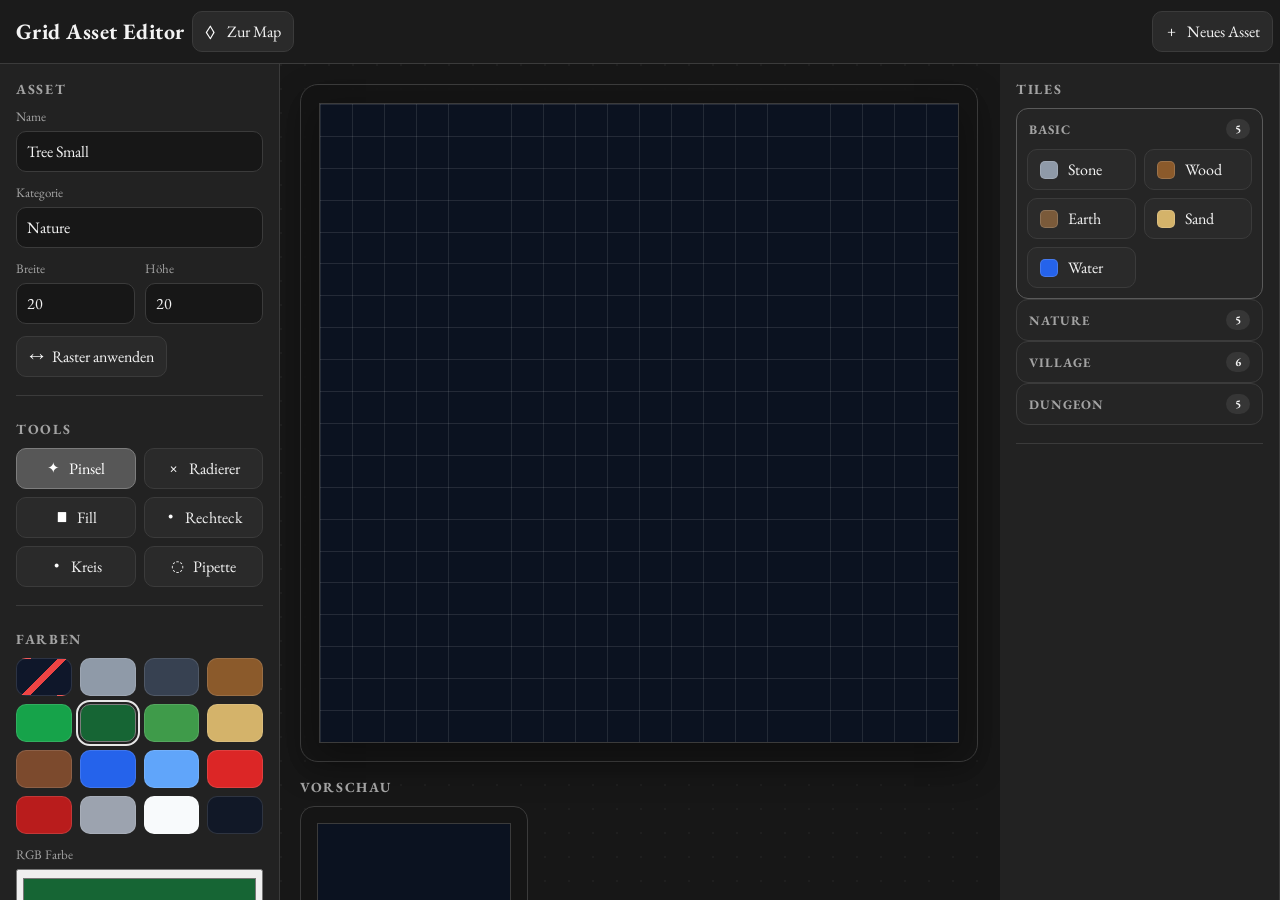
==== asset-editor.html @ b363f807 "Assets functions updatet" ====
<!DOCTYPE html>
<html lang="de">
<head>
  <meta charset="UTF-8" />
  <meta name="viewport" content="width=device-width, initial-scale=1.0" />
  <title>Asset Editor - DnD Map Editor</title>
  <link rel="preconnect" href="https://fonts.googleapis.com" />
  <link rel="preconnect" href="https://fonts.gstatic.com" crossorigin />
  <link href="https://fonts.googleapis.com/css2?family=EB+Garamond:wght@400;500;600;700&display=swap" rel="stylesheet" />
  <link rel="stylesheet" href="style.css" />
</head>
<body class="asset-page">
  <div class="asset-app">
    <header class="topbar">
      <div class="group brand-group">
        <div class="brand">Grid Asset Editor</div>
        <a class="nav-link-button" href="index.html" data-icon="◇">Zur Map</a>
      </div>
      <div class="group">
        <button id="newAssetBtn" type="button" data-icon="+">Neues Asset</button>
        <button id="saveAssetBtn" type="button" data-icon="↓">Asset speichern</button>
        <button id="exportAssetBtn" type="button" data-icon="⇱">JSON exportieren</button>
      </div>
    </header>

    <aside class="asset-sidebar">
      <section class="section">
        <h2 class="panel-title">Asset</h2>
        <div class="field">
          <label for="assetNameInput">Name</label>
          <input id="assetNameInput" type="text" value="Tree Small" />
        </div>
        <div class="field">
          <label for="assetCategoryInput">Kategorie</label>
          <input id="assetCategoryInput" type="text" value="Nature" />
        </div>
        <div class="row">
          <div class="field">
            <label for="assetWidthInput">Breite</label>
            <input id="assetWidthInput" type="number" min="1" max="30" value="20" />
          </div>
          <div class="field">
            <label for="assetHeightInput">Höhe</label>
            <input id="assetHeightInput" type="number" min="1" max="30" value="20" />
          </div>
        </div>
        <button id="applyGridBtn" type="button" data-icon="↔">Raster anwenden</button>
      </section>

      <section class="section">
        <h2 class="panel-title">Tools</h2>
        <div class="asset-tool-grid" id="assetToolButtons"></div>
      </section>

      <section class="section">
        <h2 class="panel-title">Farben</h2>
        <div class="palette-grid" id="paletteButtons"></div>
        <div class="field" style="margin-top:12px;">
          <label for="rgbColorInput">RGB Farbe</label>
          <input id="rgbColorInput" type="color" value="#166534" />
        </div>
        <div class="row rgb-input-row">
          <div class="field">
            <label for="rgbRInput">R</label>
            <input id="rgbRInput" type="number" min="0" max="255" value="22" />
          </div>
          <div class="field">
            <label for="rgbGInput">G</label>
            <input id="rgbGInput" type="number" min="0" max="255" value="101" />
          </div>
          <div class="field">
            <label for="rgbBInput">B</label>
            <input id="rgbBInput" type="number" min="0" max="255" value="52" />
          </div>
        </div>
      </section>

      <section class="section">
        <h2 class="panel-title">Import</h2>
        <div class="field">
          <label for="assetImportInput">Asset JSON laden</label>
          <input id="assetImportInput" type="file" accept="application/json" />
        </div>
      </section>

      <section>
        <h2 class="panel-title">Status</h2>
        <div class="asset-status" id="assetStatus"></div>
      </section>
    </aside>

    <main class="asset-stage">
      <section class="asset-canvas-shell">
        <canvas class="asset-canvas" id="assetCanvas" width="640" height="640"></canvas>
      </section>

      <section class="section" style="margin-bottom:0; padding-bottom:0; border-bottom:none;">
        <h2 class="panel-title">Vorschau</h2>
        <div class="asset-preview">
          <canvas id="assetPreviewCanvas" width="192" height="192"></canvas>
        </div>
      </section>
    </main>

    <aside class="asset-tiles">
      <section class="section">
        <h2 class="panel-title">Tiles</h2>
        <div id="assetTileButtons"></div>
      </section>
    </aside>
    <aside class="asset-library">
      <section class="section">
        <h2 class="panel-title">Bibliothek</h2>
        <div class="hint">Gespeicherte Assets landen lokal im Browser und können von hier wieder geladen oder exportiert werden.</div>
      </section>

      <section style="margin-bottom:0;">
        <div class="asset-list" id="assetList"></div>
      </section>
    </aside>
  </div>

  <script src="asset-editor.js"></script>
</body>
</html>
---- style.css ----
:root {
  --bg: #171717;
  --panel: #222222;
  --panel-2: #1b1b1b;
  --surface: #2a2a2a;
  --surface-2: #303030;
  --surface-3: #0f0f0f;
  --text: #f3f3f3;
  --muted: #a3a3a3;
  --accent: #6f6f6f;
  --accent-2: #8b8b8b;
  --border: #3b3b3b;
  --border-strong: #5a5a5a;
  --danger: #7a4b4b;
  --danger-text: #f1dede;
}

* {
  box-sizing: border-box;
}

body {
  margin: 0;
  font-family: "EB Garamond", serif;
  background: var(--bg);
  color: var(--text);
  height: 100vh;
  overflow: hidden;
}

body.asset-page {
  overflow: auto;
}

a {
  color: inherit;
}

.app {
  display: grid;
  grid-template-columns: 260px 1fr 300px 280px;
  grid-template-rows: 64px 1fr;
  height: 100vh;
}

.asset-app {
  display: grid;
  grid-template-columns: 280px 1fr 280px 320px;
  grid-template-rows: 64px 1fr;
  height: 100vh;
  min-width: 1540px;
}

.topbar {
  grid-column: 1 / 5;
  display: flex;
  align-items: center;
  justify-content: space-between;
  gap: 12px;
  padding: 12px 16px;
  background: var(--panel-2);
  border-bottom: 1px solid var(--border);
}

.asset-app .topbar {
  grid-column: 1 / 5;
}

.brand {
  font-weight: 700;
  font-size: 22px;
  letter-spacing: 0.02em;
}

.brand-group {
  justify-content: flex-start;
  min-width: 0;
}

.topbar .group,
.sidebar .group,
.assetbar .group,
.rightbar .group {
  display: flex;
  align-items: center;
  gap: 8px;
  flex-wrap: wrap;
}

.sidebar,
.assetbar,
.rightbar,
.asset-sidebar,
.asset-tiles,
.asset-library {
  background: var(--panel);
  padding: 16px;
  overflow: auto;
}

.sidebar,
.assetbar,
.asset-sidebar,
.asset-tiles {
  border-right: 1px solid var(--border);
}

.rightbar,
.asset-library {
  border-left: 1px solid var(--border);
}

.panel-title {
  margin: 0 0 10px;
  font-size: 14px;
  color: var(--muted);
  text-transform: uppercase;
  letter-spacing: 0.12em;
}

.section {
  margin-bottom: 24px;
  padding-bottom: 18px;
  border-bottom: 1px solid var(--border);
}

.canvas-wrap,
.asset-stage {
  position: relative;
  overflow: auto;
  background:
    radial-gradient(circle at 1px 1px, rgba(255,255,255,0.035) 1px, transparent 0);
  background-size: 24px 24px;
  display: flex;
  align-items: flex-start;
  justify-content: flex-start;
  padding: 20px;
}

.asset-stage {
  flex-direction: column;
  gap: 16px;
  min-width: 720px;
}

.map-stage {
  position: relative;
  display: inline-block;
  padding-right: 18px;
  padding-bottom: 18px;
}

canvas {
  background: var(--surface-3);
  border: 1px solid var(--border);
  image-rendering: pixelated;
  box-shadow: 0 10px 30px rgba(0,0,0,0.32);
  cursor: crosshair;
}

.asset-canvas-shell {
  width: fit-content;
  max-width: 100%;
  padding: 18px;
  border: 1px solid var(--border);
  border-radius: 18px;
  background: rgba(20,20,20,0.86);
  box-shadow: 0 10px 30px rgba(0,0,0,0.26);
}

.asset-canvas {
  display: block;
}

button,
input,
select {
  font: inherit;
}

button,
.nav-link-button {
  display: inline-flex;
  align-items: center;
  justify-content: center;
  gap: 8px;
  background: var(--surface);
  color: var(--text);
  border: 1px solid var(--border);
  border-radius: 10px;
  padding: 9px 12px;
  cursor: pointer;
  text-decoration: none;
  transition: background 0.15s ease, border-color 0.15s ease, color 0.15s ease, transform 0.15s ease;
}

button::before,
.nav-link-button::before {
  content: attr(data-icon);
  display: inline-block;
  min-width: 0.9em;
  color: #ffffff;
  font-size: 0.95em;
  line-height: 1;
}

button:not([data-icon])::before,
.nav-link-button:not([data-icon])::before,
.palette-btn::before,
.resize-handle::before {
  content: none;
}

button:hover,
.nav-link-button:hover {
  border-color: var(--border-strong);
  background: var(--surface-2);
  transform: translateY(-1px);
}

button.active,
.nav-link-button.active {
  background: #575757;
  border-color: #7d7d7d;
  color: white;
}

button.danger {
  background: rgba(122,75,75,0.2);
  border-color: rgba(160,110,110,0.55);
  color: var(--danger-text);
}

input[type="number"],
input[type="text"] {
  width: 100%;
  background: #171717;
  color: var(--text);
  border: 1px solid var(--border);
  border-radius: 10px;
  padding: 9px 10px;
}

input[type="file"] {
  width: 100%;
  color: var(--muted);
}

label {
  display: block;
  font-size: 13px;
  color: var(--muted);
  margin-bottom: 6px;
}

.field {
  margin-bottom: 12px;
}

.row {
  display: grid;
  grid-template-columns: 1fr 1fr;
  gap: 10px;
}

.tool-grid,
.tile-grid,
.palette-grid,
.asset-tool-grid {
  display: grid;
  gap: 8px;
}

.tool-grid,
.tile-grid,
.asset-tool-grid {
  grid-template-columns: repeat(2, minmax(0, 1fr));
}

.palette-grid {
  grid-template-columns: repeat(4, minmax(0, 1fr));
}

.rgb-input-row {
  grid-template-columns: repeat(3, minmax(0, 1fr));
}

#tileButtons {
  display: flex;
  flex-direction: column;
  gap: 10px;
}

.tile-category {
  border: 1px solid var(--border);
  border-radius: 12px;
  background: #252525;
  overflow: hidden;
}

.tile-category[open] {
  border-color: var(--border-strong);
}

.tile-category-summary {
  list-style: none;
  display: flex;
  align-items: center;
  justify-content: space-between;
  gap: 12px;
  padding: 10px 12px;
  cursor: pointer;
  font-size: 13px;
  font-weight: 700;
  letter-spacing: 0.08em;
  color: var(--muted);
  user-select: none;
}

.tile-category-summary::-webkit-details-marker {
  display: none;
}

.tile-category .tile-grid {
  padding: 0 10px 10px;
}

.tile-category-count {
  min-width: 24px;
  padding: 2px 8px;
  border-radius: 999px;
  background: rgba(255,255,255,0.08);
  color: #efefef;
  text-align: center;
  font-size: 12px;
  letter-spacing: normal;
}

.tile-btn {
  display: flex;
  align-items: center;
  gap: 10px;
  justify-content: flex-start;
  text-align: left;
}

.swatch {
  width: 18px;
  height: 18px;
  border-radius: 5px;
  border: 1px solid rgba(255,255,255,0.15);
  flex: 0 0 auto;
}

.status,
.asset-status,
.hint {
  color: var(--muted);
  line-height: 1.5;
}

.status,
.asset-status {
  font-size: 13px;
}

.hint {
  font-size: 12px;
}

.kbd {
  display: inline-block;
  padding: 2px 6px;
  border: 1px solid var(--border);
  border-bottom-width: 2px;
  border-radius: 6px;
  background: var(--surface-3);
  font-size: 12px;
}

.resize-handle {
  position: absolute;
  border: 1px solid rgba(255,255,255,0.18);
  background: rgba(255,255,255,0.08);
  border-radius: 999px;
  padding: 0;
  z-index: 2;
  box-shadow: 0 0 0 1px rgba(0,0,0,0.35);
  transition: background 0.15s ease, border-color 0.15s ease, box-shadow 0.15s ease;
}

.resize-handle:hover,
.resize-handle.active {
  border-color: rgba(255,255,255,0.36);
  background: rgba(255,255,255,0.16);
}

.resize-handle-right {
  top: 50%;
  right: 0;
  width: 12px;
  height: 72px;
  transform: translate(50%, -50%);
  cursor: ew-resize;
}

.resize-handle-bottom {
  left: 50%;
  bottom: 0;
  width: 72px;
  height: 12px;
  transform: translate(-50%, 50%);
  cursor: ns-resize;
}

.resize-handle-corner {
  right: 0;
  bottom: 0;
  width: 18px;
  height: 18px;
  transform: translate(50%, 50%);
  cursor: nwse-resize;
}

.resize-handle-right:hover,
.resize-handle-right.active {
  transform: translate(50%, -50%);
}

.resize-handle-bottom:hover,
.resize-handle-bottom.active {
  transform: translate(-50%, 50%);
}

.resize-handle-corner:hover,
.resize-handle-corner.active {
  transform: translate(50%, 50%);
}

.layer-header {
  display: flex;
  align-items: center;
  justify-content: space-between;
  gap: 10px;
  margin-bottom: 10px;
}

.layer-list,
.asset-list {
  display: flex;
  flex-direction: column;
  gap: 10px;
}

.layer-item,
.asset-card {
  padding: 12px;
  border: 1px solid var(--border);
  border-radius: 12px;
  background: #252525;
  transition: background 0.15s ease, border-color 0.15s ease, transform 0.15s ease;
}

.layer-item {
  display: flex;
  align-items: center;
  justify-content: space-between;
  gap: 8px;
  cursor: pointer;
  user-select: none;
}

.layer-item:hover,
.asset-card:hover {
  border-color: var(--border-strong);
  background: #2c2c2c;
}

.layer-item.active,
.asset-card.active {
  border-color: #7a7a7a;
  background: rgba(255,255,255,0.08);
}

.layer-item.dragging {
  opacity: 0.45;
}

.layer-item.drop-target {
  outline: 2px dashed #8c8c8c;
  outline-offset: 2px;
}

.layer-name,
.asset-card-title {
  font-size: 14px;
  font-weight: 700;
}

.layer-title-wrap {
  display: flex;
  align-items: center;
  gap: 8px;
}

.drag-handle {
  color: var(--muted);
  font-size: 14px;
  cursor: grab;
}

.layer-rename-input {
  width: 140px;
  padding: 4px 6px;
  border-radius: 8px;
  background: #171717;
  color: var(--text);
  border: 1px solid var(--border);
  font: inherit;
}

.layer-meta,
.asset-card-meta {
  font-size: 12px;
  color: var(--muted);
  line-height: 1.4;
}

.layer-actions,
.asset-card-actions {
  display: flex;
  gap: 6px;
  flex-wrap: wrap;
}

.layer-actions button,
.asset-card-actions button {
  padding: 7px 10px;
  font-size: 12px;
}

.icon-btn {
  min-width: 34px;
  display: inline-flex;
  align-items: center;
  justify-content: center;
  line-height: 1;
}

.asset-preview {
  width: 100%;
  min-height: 180px;
  padding: 16px;
  border: 1px solid var(--border);
  border-radius: 14px;
  background: #151515;
  display: flex;
  align-items: center;
  justify-content: center;
}

.asset-preview canvas {
  max-width: 100%;
  height: auto;
  box-shadow: none;
}

.palette-btn {
  height: 38px;
  border-radius: 10px;
  border: 1px solid rgba(255,255,255,0.12);
  padding: 0;
}

.palette-btn.active {
  outline: 2px solid #e6e6e6;
  outline-offset: 2px;
}

#rgbColorInput {
  width: 100%;
  min-height: 42px;
  padding: 4px;
}

@media (max-width: 1180px) {
  .app,
  .asset-app {
    grid-template-columns: 1fr;
    grid-template-rows: 64px auto auto auto auto;
  }

  .topbar,
  .asset-app .topbar {
    grid-column: 1 / 2;
  }

  .sidebar,
  .assetbar,
  .rightbar,
  .asset-sidebar,
  .asset-library {
    border: none;
    border-top: 1px solid var(--border);
  }
}
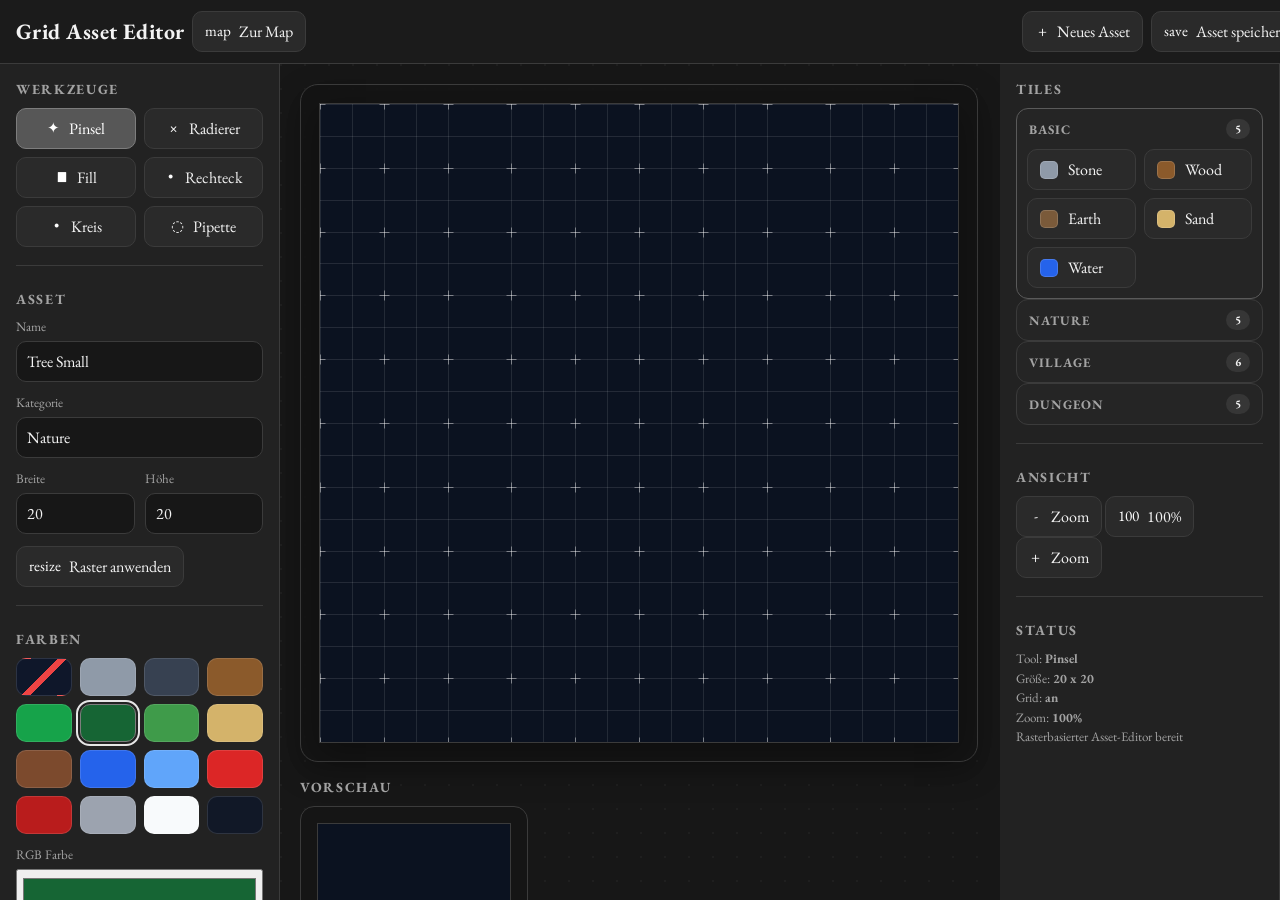
==== commit b2dbb3a9: "Assset editor updatet" ====
--- a/asset-editor.html
+++ b/asset-editor.html
@@ -14,16 +14,22 @@
     <header class="topbar">
       <div class="group brand-group">
         <div class="brand">Grid Asset Editor</div>
-        <a class="nav-link-button" href="index.html" data-icon="◇">Zur Map</a>
+        <a class="nav-link-button" href="index.html" data-icon="map">Zur Map</a>
       </div>
       <div class="group">
         <button id="newAssetBtn" type="button" data-icon="+">Neues Asset</button>
-        <button id="saveAssetBtn" type="button" data-icon="↓">Asset speichern</button>
-        <button id="exportAssetBtn" type="button" data-icon="⇱">JSON exportieren</button>
+        <button id="saveAssetBtn" type="button" data-icon="save">Asset speichern</button>
+        <button id="exportAssetBtn" type="button" data-icon="exp">JSON exportieren</button>
+        <button id="toggleAssetGridBtn" class="active" type="button" data-icon="grid">Grid an</button>
       </div>
     </header>
 
     <aside class="asset-sidebar">
+      <section class="section">
+        <h2 class="panel-title">Werkzeuge</h2>
+        <div class="asset-tool-grid" id="assetToolButtons"></div>
+      </section>
+
       <section class="section">
         <h2 class="panel-title">Asset</h2>
         <div class="field">
@@ -44,12 +50,7 @@
             <input id="assetHeightInput" type="number" min="1" max="30" value="20" />
           </div>
         </div>
-        <button id="applyGridBtn" type="button" data-icon="↔">Raster anwenden</button>
-      </section>
-
-      <section class="section">
-        <h2 class="panel-title">Tools</h2>
-        <div class="asset-tool-grid" id="assetToolButtons"></div>
+        <button id="applyGridBtn" type="button" data-icon="resize">Raster anwenden</button>
       </section>
 
       <section class="section">
@@ -84,8 +85,17 @@
       </section>
 
       <section>
-        <h2 class="panel-title">Status</h2>
-        <div class="asset-status" id="assetStatus"></div>
+        <h2 class="panel-title">Shortcuts</h2>
+        <div class="hint">
+          <div><span class="kbd">1</span> Pinsel</div>
+          <div><span class="kbd">2</span> Radierer</div>
+          <div><span class="kbd">3</span> Fill</div>
+          <div><span class="kbd">4</span> Rechteck</div>
+          <div><span class="kbd">5</span> Kreis</div>
+          <div><span class="kbd">6</span> Pipette</div>
+          <div><span class="kbd">G</span> Grid</div>
+          <div><span class="kbd">+</span> / <span class="kbd">-</span> Zoom</div>
+        </div>
       </section>
     </aside>
 
@@ -107,7 +117,22 @@
         <h2 class="panel-title">Tiles</h2>
         <div id="assetTileButtons"></div>
       </section>
+
+      <section class="section">
+        <h2 class="panel-title">Ansicht</h2>
+        <div class="group">
+          <button id="assetZoomOutBtn" type="button" data-icon="-">Zoom</button>
+          <button id="assetZoomResetBtn" type="button" data-icon="100">100%</button>
+          <button id="assetZoomInBtn" type="button" data-icon="+">Zoom</button>
+        </div>
+      </section>
+
+      <section>
+        <h2 class="panel-title">Status</h2>
+        <div class="asset-status" id="assetStatus"></div>
+      </section>
     </aside>
+
     <aside class="asset-library">
       <section class="section">
         <h2 class="panel-title">Bibliothek</h2>
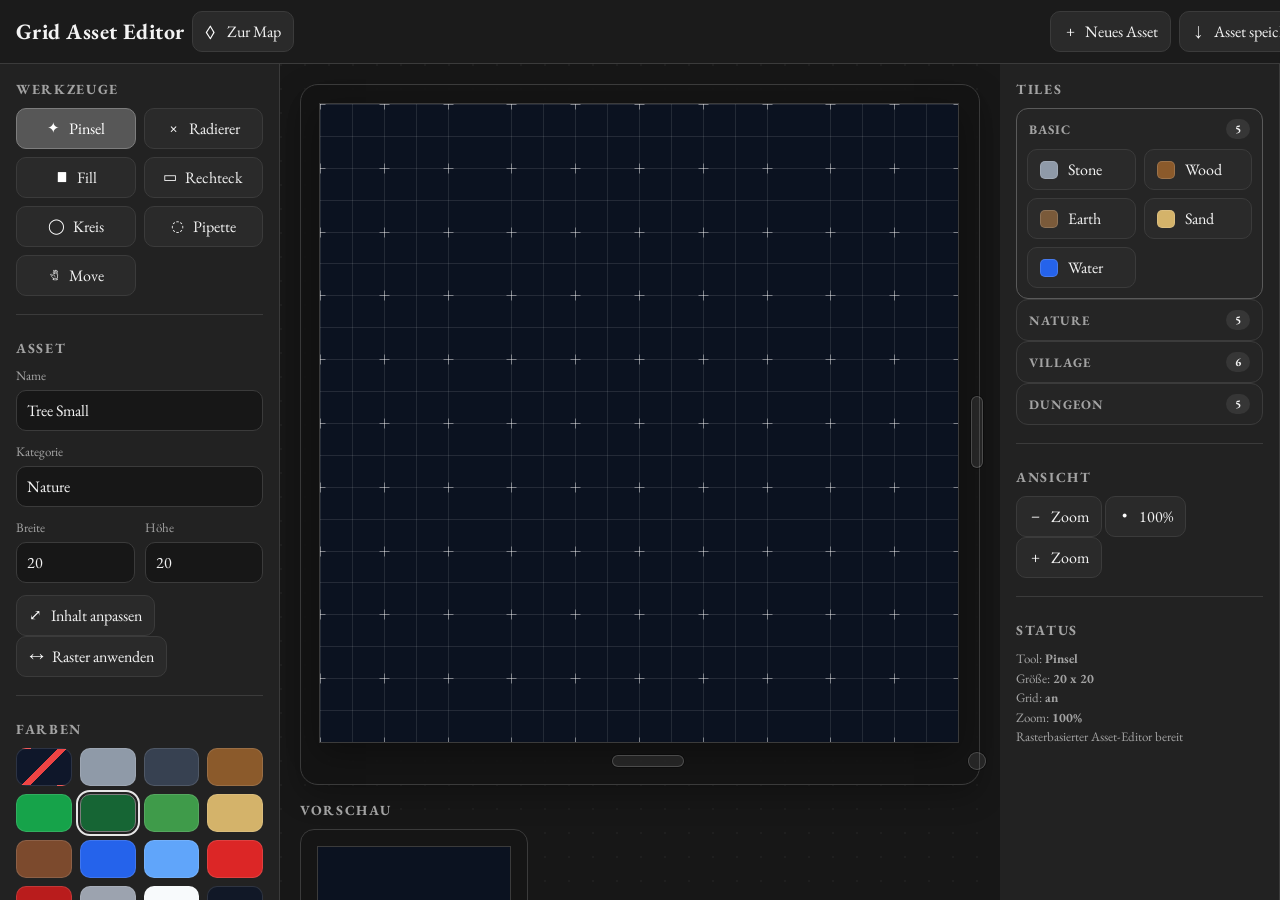
==== commit cd95c714: "Asset editor Updated Move-Tool Grid Logic" ====
--- a/asset-editor.html
+++ b/asset-editor.html
@@ -14,13 +14,13 @@
     <header class="topbar">
       <div class="group brand-group">
         <div class="brand">Grid Asset Editor</div>
-        <a class="nav-link-button" href="index.html" data-icon="map">Zur Map</a>
+        <a class="nav-link-button" href="index.html" data-icon="◇">Zur Map</a>
       </div>
       <div class="group">
         <button id="newAssetBtn" type="button" data-icon="+">Neues Asset</button>
-        <button id="saveAssetBtn" type="button" data-icon="save">Asset speichern</button>
-        <button id="exportAssetBtn" type="button" data-icon="exp">JSON exportieren</button>
-        <button id="toggleAssetGridBtn" class="active" type="button" data-icon="grid">Grid an</button>
+        <button id="saveAssetBtn" type="button" data-icon="↓">Asset speichern</button>
+        <button id="exportAssetBtn" type="button" data-icon="⇱">JSON exportieren</button>
+        <button id="toggleAssetGridBtn" class="active" type="button" data-icon="□">Grid an</button>
       </div>
     </header>
 
@@ -50,7 +50,10 @@
             <input id="assetHeightInput" type="number" min="1" max="30" value="20" />
           </div>
         </div>
-        <button id="applyGridBtn" type="button" data-icon="resize">Raster anwenden</button>
+        <div class="group">
+          <button id="fitAssetBtn" type="button" data-icon="⤢">Inhalt anpassen</button>
+          <button id="applyGridBtn" type="button" data-icon="↔">Raster anwenden</button>
+        </div>
       </section>
 
       <section class="section">
@@ -93,6 +96,7 @@
           <div><span class="kbd">4</span> Rechteck</div>
           <div><span class="kbd">5</span> Kreis</div>
           <div><span class="kbd">6</span> Pipette</div>
+          <div><span class="kbd">7</span> Move</div>
           <div><span class="kbd">G</span> Grid</div>
           <div><span class="kbd">+</span> / <span class="kbd">-</span> Zoom</div>
         </div>
@@ -101,7 +105,12 @@
 
     <main class="asset-stage">
       <section class="asset-canvas-shell">
-        <canvas class="asset-canvas" id="assetCanvas" width="640" height="640"></canvas>
+        <div class="asset-canvas-stage" id="assetCanvasStage">
+          <canvas class="asset-canvas" id="assetCanvas" width="640" height="640"></canvas>
+          <button class="resize-handle resize-handle-right" id="assetResizeHandleRight" type="button" aria-label="Asset nach rechts ziehen"></button>
+          <button class="resize-handle resize-handle-bottom" id="assetResizeHandleBottom" type="button" aria-label="Asset nach unten ziehen"></button>
+          <button class="resize-handle resize-handle-corner" id="assetResizeHandleCorner" type="button" aria-label="Asset diagonal ziehen"></button>
+        </div>
       </section>
 
       <section class="section" style="margin-bottom:0; padding-bottom:0; border-bottom:none;">
@@ -121,8 +130,8 @@
       <section class="section">
         <h2 class="panel-title">Ansicht</h2>
         <div class="group">
-          <button id="assetZoomOutBtn" type="button" data-icon="-">Zoom</button>
-          <button id="assetZoomResetBtn" type="button" data-icon="100">100%</button>
+          <button id="assetZoomOutBtn" type="button" data-icon="−">Zoom</button>
+          <button id="assetZoomResetBtn" type="button" data-icon="•">100%</button>
           <button id="assetZoomInBtn" type="button" data-icon="+">Zoom</button>
         </div>
       </section>
--- a/style.css
+++ b/style.css
@@ -168,6 +168,13 @@
   box-shadow: 0 10px 30px rgba(0,0,0,0.26);
 }
 
+.asset-canvas-stage {
+  position: relative;
+  display: inline-block;
+  padding-right: 18px;
+  padding-bottom: 18px;
+}
+
 .asset-canvas {
   display: block;
 }
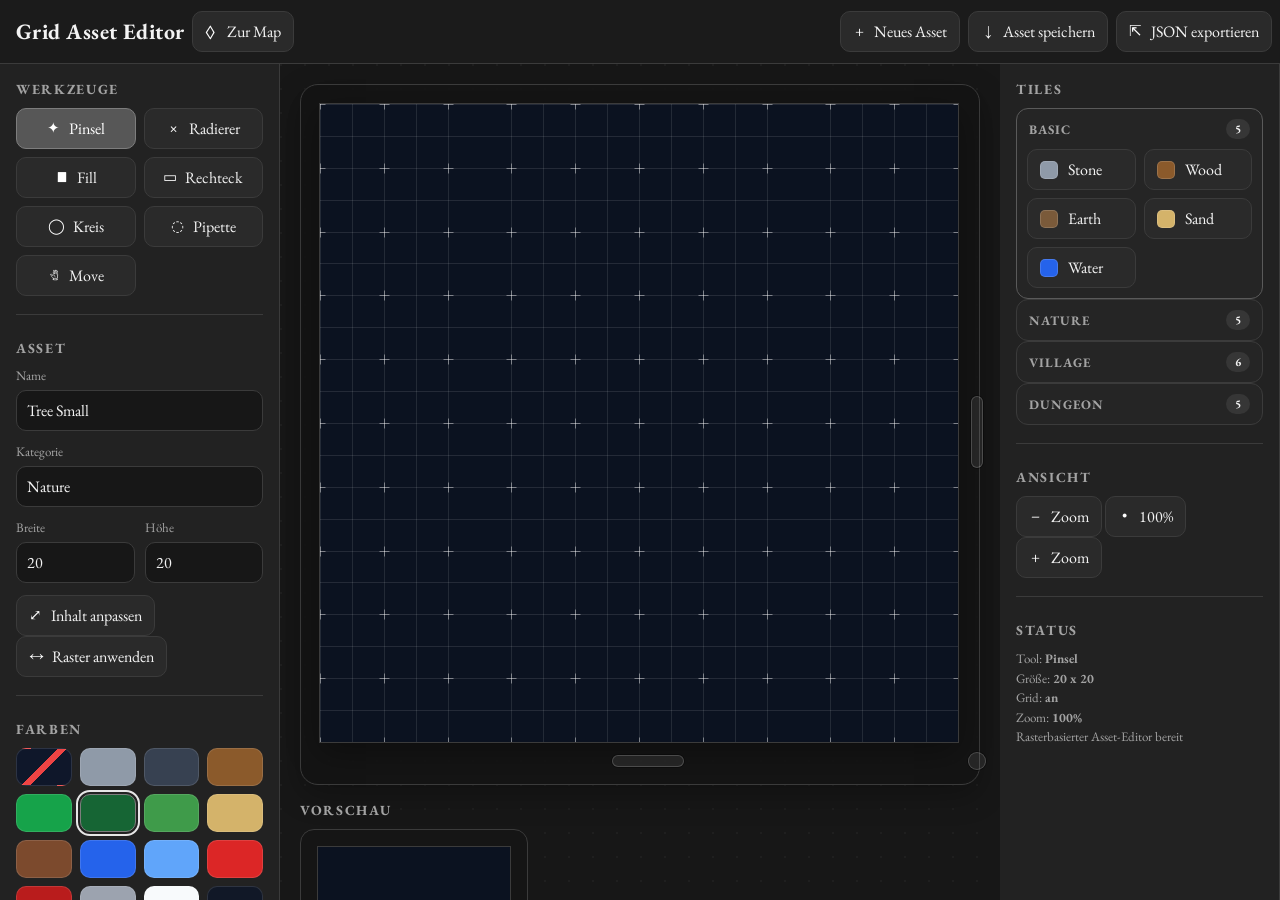
==== commit 636d2574: "asset Editor updatet" ====
--- a/asset-editor.html
+++ b/asset-editor.html
@@ -20,6 +20,7 @@
         <button id="newAssetBtn" type="button" data-icon="+">Neues Asset</button>
         <button id="saveAssetBtn" type="button" data-icon="↓">Asset speichern</button>
         <button id="exportAssetBtn" type="button" data-icon="⇱">JSON exportieren</button>
+        <button id="exportRepoBtn" type="button" data-icon="↻">Repo-Dateien exportieren</button>
         <button id="toggleAssetGridBtn" class="active" type="button" data-icon="□">Grid an</button>
       </div>
     </header>
@@ -145,7 +146,7 @@
     <aside class="asset-library">
       <section class="section">
         <h2 class="panel-title">Bibliothek</h2>
-        <div class="hint">Gespeicherte Assets landen lokal im Browser und können von hier wieder geladen oder exportiert werden.</div>
+        <div class="hint">Assets werden lokal als Draft gespeichert. Für GitHub-Sync kannst du sie als einzelne Dateien in <span class="kbd">assets</span> plus <span class="kbd">assets/index.json</span> exportieren.</div>
       </section>
 
       <section style="margin-bottom:0;">
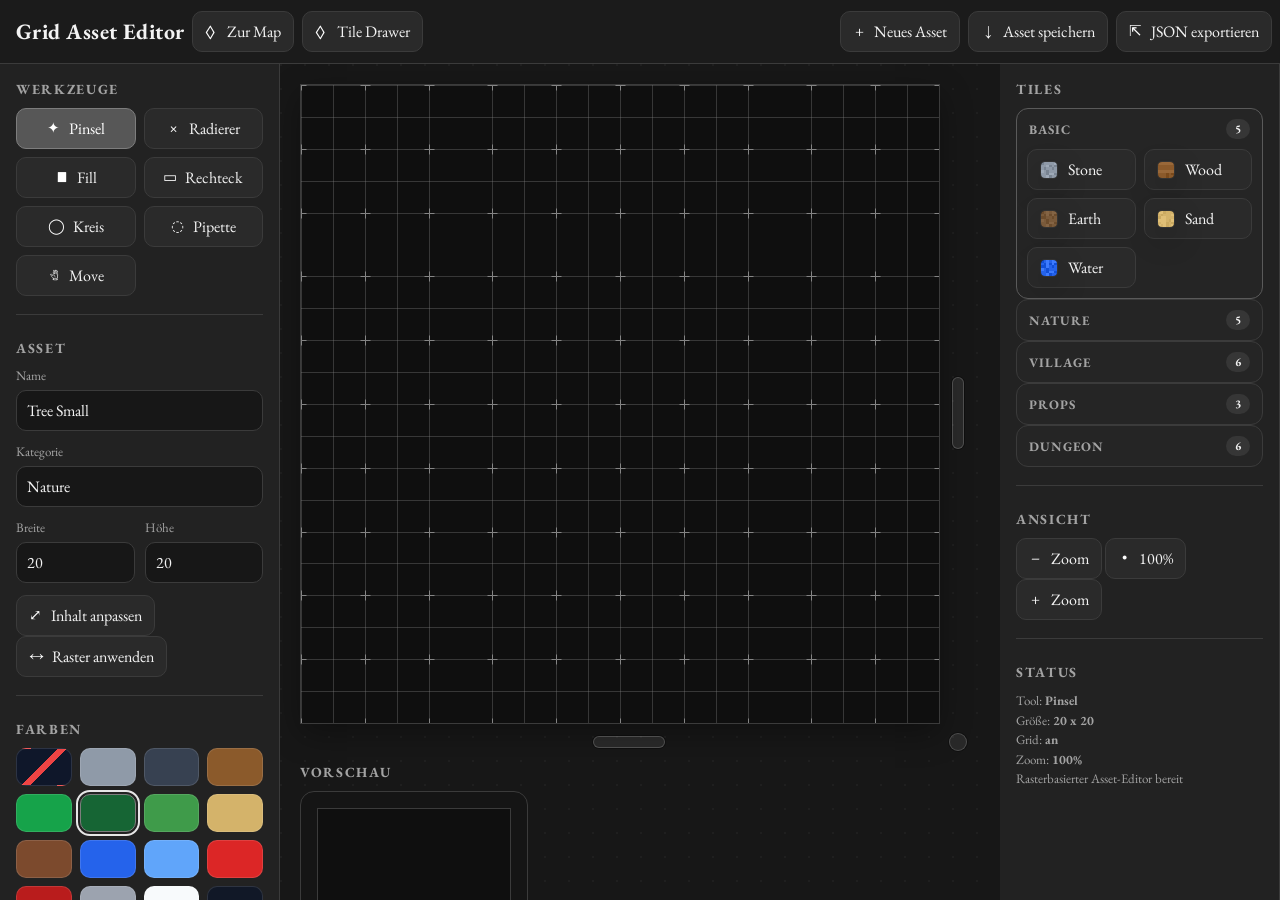
==== commit 8f24fd8a: "Tile Drawer created" ====
--- a/asset-editor.html
+++ b/asset-editor.html
@@ -15,6 +15,7 @@
       <div class="group brand-group">
         <div class="brand">Grid Asset Editor</div>
         <a class="nav-link-button" href="index.html" data-icon="◇">Zur Map</a>
+        <a class="nav-link-button" href="tile-drawer.html" data-icon="◇">Tile Drawer</a>
       </div>
       <div class="group">
         <button id="newAssetBtn" type="button" data-icon="+">Neues Asset</button>
@@ -155,6 +156,7 @@
     </aside>
   </div>
 
+  <script src="shared-tiles.js"></script>
   <script src="asset-editor.js"></script>
 </body>
 </html>
--- a/style.css
+++ b/style.css
@@ -161,11 +161,11 @@
 .asset-canvas-shell {
   width: fit-content;
   max-width: 100%;
-  padding: 18px;
-  border: 1px solid var(--border);
-  border-radius: 18px;
-  background: rgba(20,20,20,0.86);
-  box-shadow: 0 10px 30px rgba(0,0,0,0.26);
+  padding: 0;
+  border: 0;
+  border-radius: 0;
+  background: transparent;
+  box-shadow: none;
 }
 
 .asset-canvas-stage {
@@ -176,6 +176,10 @@
 }
 
 .asset-canvas {
+  display: block;
+}
+
+.swatch-canvas {
   display: block;
 }
 
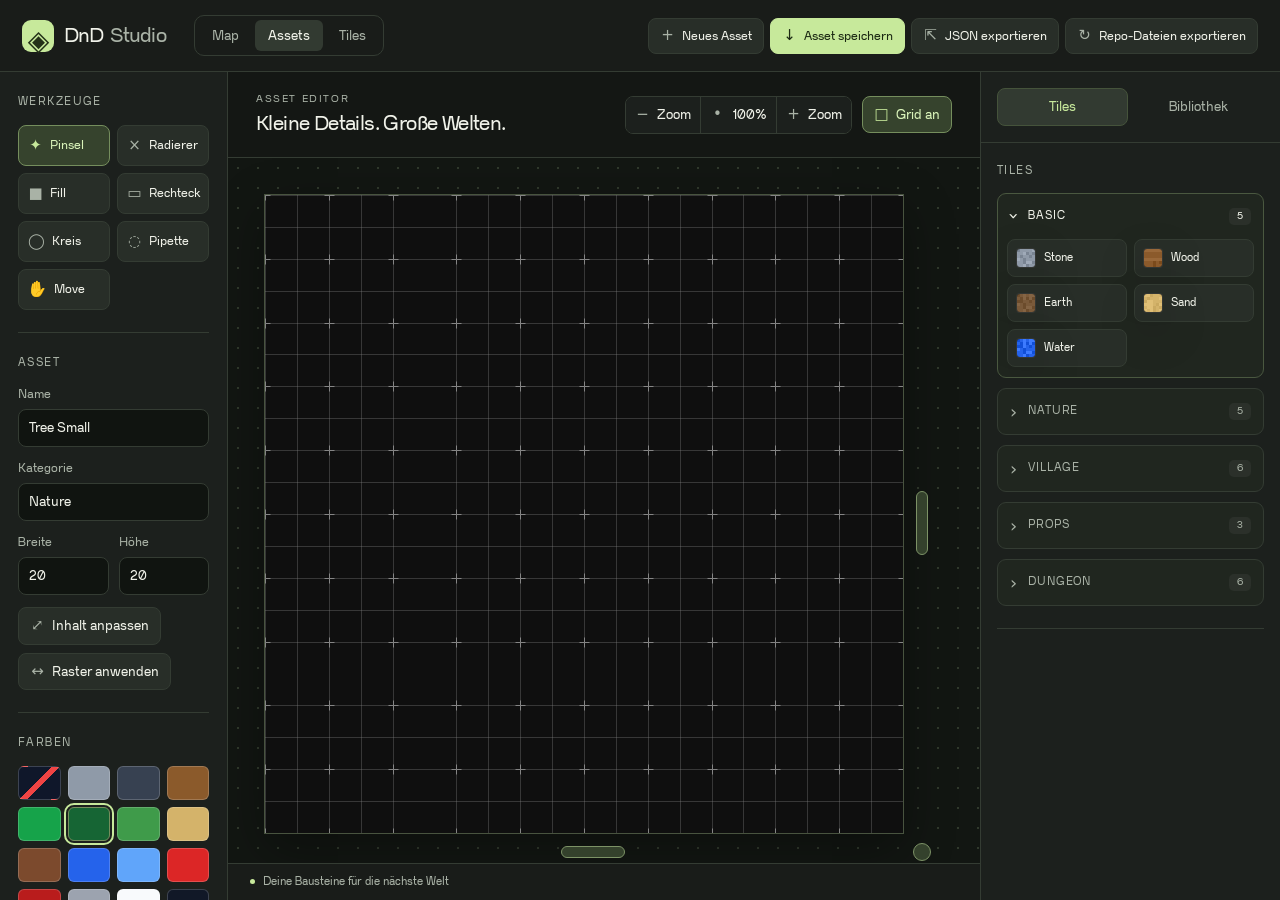
==== commit 32b00e11: "Overhaul kompletter overhaul" ====
--- a/asset-editor.html
+++ b/asset-editor.html
@@ -4,22 +4,18 @@
   <meta charset="UTF-8" />
   <meta name="viewport" content="width=device-width, initial-scale=1.0" />
   <title>Asset Editor - DnD Map Editor</title>
-  <link rel="preconnect" href="https://fonts.googleapis.com" />
-  <link rel="preconnect" href="https://fonts.gstatic.com" crossorigin />
-  <link href="https://fonts.googleapis.com/css2?family=EB+Garamond:wght@400;500;600;700&display=swap" rel="stylesheet" />
+  <link rel="preload" href="assets/fonts/VioletSans-Regular.woff2" as="font" type="font/woff2" crossorigin />
+  <meta name="theme-color" content="#191c19" />
   <link rel="stylesheet" href="style.css" />
 </head>
 <body class="asset-page">
+  <a class="skip-link" href="#workspace">Zur Arbeitsfläche</a>
   <div class="asset-app">
     <header class="topbar">
-      <div class="group brand-group">
-        <div class="brand">Grid Asset Editor</div>
-        <a class="nav-link-button" href="index.html" data-icon="◇">Zur Map</a>
-        <a class="nav-link-button" href="tile-drawer.html" data-icon="◇">Tile Drawer</a>
-      </div>
-      <div class="group">
+      <div class="group brand-group"><a class="brand" href="index.html" aria-label="DnD Studio – Map-Editor"><span class="brand-mark" aria-hidden="true">◈</span> DnD<span class="brand-suffix">Studio</span></a><nav class="editor-nav" aria-label="Editor wählen"><a href="index.html">Map</a><a href="asset-editor.html" aria-current="page">Assets</a><a href="tile-drawer.html">Tiles</a></nav></div>
+      <div class="group document-actions" aria-label="Dateiaktionen">
         <button id="newAssetBtn" type="button" data-icon="+">Neues Asset</button>
-        <button id="saveAssetBtn" type="button" data-icon="↓">Asset speichern</button>
+        <button class="primary-button" id="saveAssetBtn" type="button" data-icon="↓">Asset speichern</button>
         <button id="exportAssetBtn" type="button" data-icon="⇱">JSON exportieren</button>
         <button id="exportRepoBtn" type="button" data-icon="↻">Repo-Dateien exportieren</button>
         <button id="toggleAssetGridBtn" class="active" type="button" data-icon="□">Grid an</button>
@@ -89,8 +85,7 @@
         </div>
       </section>
 
-      <section>
-        <h2 class="panel-title">Shortcuts</h2>
+      <details class="shortcuts"><summary>Tastenkürzel <span aria-hidden="true">⌘</span></summary>
         <div class="hint">
           <div><span class="kbd">1</span> Pinsel</div>
           <div><span class="kbd">2</span> Radierer</div>
@@ -102,13 +97,15 @@
           <div><span class="kbd">G</span> Grid</div>
           <div><span class="kbd">+</span> / <span class="kbd">-</span> Zoom</div>
         </div>
-      </section>
+      </details>
     </aside>
 
-    <main class="asset-stage">
+    <main class="asset-stage" aria-label="Assets-Arbeitsfläche">
+<div class="workspace-heading"><div><span class="eyebrow">ASSET EDITOR</span><h1>Kleine Details. Große Welten.</h1></div></div>
+<div class="canvas-viewport" id="workspace" tabindex="-1">
       <section class="asset-canvas-shell">
         <div class="asset-canvas-stage" id="assetCanvasStage">
-          <canvas class="asset-canvas" id="assetCanvas" width="640" height="640"></canvas>
+          <canvas class="asset-canvas" id="assetCanvas" width="640" height="640" aria-label="Zeichenfläche">Dein Browser unterstützt die Zeichenfläche nicht.</canvas>
           <button class="resize-handle resize-handle-right" id="assetResizeHandleRight" type="button" aria-label="Asset nach rechts ziehen"></button>
           <button class="resize-handle resize-handle-bottom" id="assetResizeHandleBottom" type="button" aria-label="Asset nach unten ziehen"></button>
           <button class="resize-handle resize-handle-corner" id="assetResizeHandleCorner" type="button" aria-label="Asset diagonal ziehen"></button>
@@ -121,7 +118,7 @@
           <canvas id="assetPreviewCanvas" width="192" height="192"></canvas>
         </div>
       </section>
-    </main>
+    </div><div class="workspace-footer"><span class="live-dot" aria-hidden="true"></span> Deine Bausteine für die nächste Welt</div></main>
 
     <aside class="asset-tiles">
       <section class="section">
@@ -147,7 +144,7 @@
     <aside class="asset-library">
       <section class="section">
         <h2 class="panel-title">Bibliothek</h2>
-        <div class="hint">Assets werden lokal als Draft gespeichert. Für GitHub-Sync kannst du sie als einzelne Dateien in <span class="kbd">assets</span> plus <span class="kbd">assets/index.json</span> exportieren.</div>
+        <div class="hint">Deine gespeicherten Bausteine. Lade ein Asset zum Bearbeiten oder exportiere es für deine nächste Map.</div>
       </section>
 
       <section style="margin-bottom:0;">
@@ -156,6 +153,7 @@
     </aside>
   </div>
 
+  <script src="ui.js"></script>
   <script src="shared-tiles.js"></script>
   <script src="asset-editor.js"></script>
 </body>
--- a/style.css
+++ b/style.css
@@ -1,617 +1,229 @@
+@font-face {
+  font-family: 'Violet Sans';
+  src: url('assets/fonts/VioletSans-Regular.woff2') format('woff2');
+  font-weight: 400;
+  font-style: normal;
+  font-display: swap;
+}
+
 :root {
-  --bg: #171717;
-  --panel: #222222;
-  --panel-2: #1b1b1b;
-  --surface: #2a2a2a;
-  --surface-2: #303030;
-  --surface-3: #0f0f0f;
-  --text: #f3f3f3;
-  --muted: #a3a3a3;
-  --accent: #6f6f6f;
-  --accent-2: #8b8b8b;
-  --border: #3b3b3b;
-  --border-strong: #5a5a5a;
-  --danger: #7a4b4b;
-  --danger-text: #f1dede;
+  color-scheme: dark;
+  --bg: #141714;
+  --panel: #1c201d;
+  --panel-2: #191c19;
+  --surface: #282e28;
+  --surface-2: #323a31;
+  --surface-3: #101410;
+  --text: #f0f2e9;
+  --muted: #a9b2a6;
+  --accent: #c7e99b;
+  --accent-2: #d9f3b9;
+  --border: #343c33;
+  --border-strong: #66785a;
+  --danger: #d58580;
+  --danger-text: #ffc2ba;
+  --radius: 8px;
 }
 
-* {
-  box-sizing: border-box;
-}
-
+* { box-sizing: border-box; }
+[hidden] { display: none !important; }
 body {
   margin: 0;
-  font-family: "EB Garamond", serif;
+  font-family: 'Violet Sans', system-ui, sans-serif;
+  font-size: 13px;
+  line-height: 1.5;
   background: var(--bg);
   color: var(--text);
   height: 100vh;
+  height: 100dvh;
   overflow: hidden;
-}
-
-body.asset-page {
-  overflow: auto;
-}
-
-a {
-  color: inherit;
-}
-
-.app {
+  -webkit-font-smoothing: antialiased;
+}
+a { color: inherit; }
+button, input, select, textarea { font: inherit; }
+button, a, input, select, summary { -webkit-tap-highlight-color: transparent; }
+:focus-visible { outline: 2px solid var(--accent); outline-offset: 3px; }
+::selection { background: #c7e99b; color: #192214; }
+* { scrollbar-width: thin; scrollbar-color: #46503f transparent; }
+.app, .asset-app {
   display: grid;
-  grid-template-columns: 260px 1fr 300px 280px;
-  grid-template-rows: 64px 1fr;
-  height: 100vh;
-}
-
-.asset-app {
-  display: grid;
-  grid-template-columns: 280px 1fr 280px 320px;
-  grid-template-rows: 64px 1fr;
-  height: 100vh;
-  min-width: 1540px;
-}
-
+  grid-template-columns: 228px minmax(0, 1fr) 300px;
+  grid-template-rows: auto minmax(0, 1fr);
+  height: 100%;
+}
 .topbar {
-  grid-column: 1 / 5;
+  grid-column: 1 / -1;
   display: flex;
   align-items: center;
   justify-content: space-between;
-  gap: 12px;
-  padding: 12px 16px;
+  gap: 16px;
+  min-height: 72px;
+  padding: 14px 22px;
   background: var(--panel-2);
   border-bottom: 1px solid var(--border);
 }
+.group, .brand-group { display: flex; align-items: center; gap: 8px; flex-wrap: wrap; }
+.brand-group { gap: 28px; }
+.brand { display: inline-flex; align-items: center; gap: 6px; font-size: 20px; white-space: nowrap; text-decoration: none; letter-spacing: -.8px; }
+.brand-suffix { color: var(--muted); }
+.brand-mark { display: grid; place-items: center; width: 32px; height: 32px; margin-right: 4px; background: var(--accent); color: #233018; border-radius: 9px; font-size: 28px; }
+.editor-nav { display: flex; gap: 3px; padding: 4px; border: 1px solid var(--border); border-radius: 10px; }
+.editor-nav a { padding: 6px 13px; border-radius: 6px; text-decoration: none; color: var(--muted); }
+.editor-nav a:hover { background: var(--surface); color: var(--text); }
+.editor-nav a[aria-current='page'] { background: var(--surface-2); color: var(--text); }
+.document-actions { justify-content: flex-end; gap: 6px; }
+.document-actions button { font-size: 12px; }
+.sidebar, .asset-sidebar, .inspector { min-width: 0; min-height: 0; background: var(--panel); }
+.sidebar, .asset-sidebar { padding: 22px 18px; overflow: auto; border-right: 1px solid var(--border); }
+.inspector { display: flex; flex-direction: column; border-left: 1px solid var(--border); }
+.inspector-tabs { display: flex; flex-shrink: 0; gap: 6px; padding: 16px; border-bottom: 1px solid var(--border); }
+.inspector-tabs button { flex: 1; border-color: transparent; background: transparent; color: var(--muted); }
+.inspector-tabs button[aria-selected='true'] { background: var(--surface-2); color: var(--accent); border-color: #45533b; }
+.inspector-panel { padding: 20px 16px; min-height: 0; overflow: auto; }
+.panel-title { margin: 0 0 14px; font-size: 11px; font-weight: 400; color: var(--muted); text-transform: uppercase; letter-spacing: .13em; }
+.section { margin-bottom: 22px; padding-bottom: 22px; border-bottom: 1px solid var(--border); }
+.section:last-child { margin-bottom: 0; }
+.canvas-wrap, .asset-stage { display: flex; flex-direction: column; min-width: 0; min-height: 0; position: relative; }
+.workspace-heading { display: flex; align-items: center; justify-content: space-between; flex-wrap: wrap; flex-shrink: 0; gap: 12px; padding: 20px 28px; border-bottom: 1px solid var(--border); background: var(--bg); }
+.eyebrow { display: block; margin-bottom: 5px; font-size: 10px; color: var(--muted); letter-spacing: .16em; }
+h1 { margin: 0; font-size: 20px; line-height: 1.25; font-weight: 400; letter-spacing: -.6px; }
+.workspace-badge { display: none; }
+.workspace-tools { display: flex; align-items: center; flex-wrap: wrap; gap: 10px; }
+.workspace-tools .group { gap: 0; border: 1px solid var(--border); border-radius: var(--radius); overflow: hidden; }
+.workspace-tools .group button { border: 0; border-radius: 0; padding: 7px 9px; background: var(--panel); }
+.workspace-tools .group button + button { border-left: 1px solid var(--border); }
+.canvas-viewport { flex: 1; min-width: 0; min-height: 0; padding: 36px; overflow: auto; background-color: #121612; background-image: radial-gradient(#30392c 1px, transparent 1px); background-size: 20px 20px; }
+.asset-stage .canvas-viewport { display: flex; flex-direction: column; align-items: flex-start; gap: 28px; }
+.workspace-footer { display: flex; align-items: center; gap: 8px; flex-shrink: 0; padding: 10px 22px; border-top: 1px solid var(--border); color: var(--muted); background: var(--panel-2); font-size: 11px; }
+.live-dot { width: 5px; height: 5px; border-radius: 50%; background: var(--accent); }
+.map-stage, .asset-canvas-stage { position: relative; display: inline-block; padding-right: 18px; padding-bottom: 18px; flex-shrink: 0; }
+canvas { background: var(--surface-3); border: 1px solid #48533f; image-rendering: pixelated; box-shadow: 0 16px 48px #0005; cursor: crosshair; }
+.asset-canvas, .swatch-canvas { display: block; }
+.asset-canvas-shell { width: fit-content; flex-shrink: 0; }
+button, .nav-link-button {
+  display: inline-flex; align-items: center; justify-content: center; gap: 7px;
+  min-height: 36px; padding: 8px 11px;
+  border: 1px solid var(--border); border-radius: var(--radius);
+  background: var(--surface); color: var(--text); cursor: pointer; text-decoration: none;
+  transition: background .15s ease, border-color .15s ease, color .15s ease;
+}
+button::before, .nav-link-button::before { content: attr(data-icon); min-width: 1em; font-family: system-ui, sans-serif; font-size: 15px; line-height: 1; color: var(--muted); }
+button:not([data-icon])::before, .palette-btn::before, .resize-handle::before { content: none; }
+button:hover, .nav-link-button:hover { background: var(--surface-2); border-color: var(--border-strong); }
+button.active { background: #36432d; border-color: #758e5d; color: var(--accent-2); }
+button.active::before { color: var(--accent); }
+button.primary-button { background: var(--accent); border-color: var(--accent); color: #1c2913; }
+button.primary-button::before { color: inherit; }
+button.primary-button:hover { background: var(--accent-2); border-color: var(--accent-2); }
+button.danger { background: #382927; color: var(--danger-text); border-color: #684640; }
+button:disabled { opacity: .45; cursor: not-allowed; }
+input[type='number'], input[type='text'], input[type='search'], select {
+  width: 100%; min-width: 0; min-height: 38px; padding: 8px 10px; border: 1px solid var(--border); border-radius: var(--radius); background: var(--surface-3); color: var(--text);
+}
+input::placeholder { color: #8f9b88; }
+input:hover, select:hover { border-color: var(--border-strong); }
+input[type='file'] { width: 100%; font-size: 11px; color: var(--muted); }
+input[type='file']::file-selector-button { font: inherit; color: var(--text); background: var(--surface); border: 1px solid var(--border); border-radius: 6px; padding: 8px; margin-right: 8px; cursor: pointer; }
+input[type='color'] { width: 100%; height: 40px; padding: 4px; border: 1px solid var(--border); border-radius: var(--radius); background: var(--surface-3); cursor: pointer; }
+label { display: block; margin-bottom: 6px; font-size: 12px; color: var(--muted); }
+.field { margin-bottom: 12px; min-width: 0; }
+.row { display: grid; grid-template-columns: repeat(2, minmax(0, 1fr)); gap: 10px; }
+.rgb-input-row { grid-template-columns: repeat(3, minmax(0, 1fr)); }
+.tool-grid, .tile-grid, .palette-grid, .asset-tool-grid { display: grid; gap: 7px; }
+.tool-grid, .tile-grid, .asset-tool-grid { grid-template-columns: repeat(2, minmax(0, 1fr)); }
+.tool-grid button, .asset-tool-grid button { justify-content: flex-start; padding: 10px 9px; font-size: 12px; min-height: 41px; }
+.palette-grid { grid-template-columns: repeat(4, minmax(0, 1fr)); }
+#tileButtons, #assetTileButtons { display: flex; flex-direction: column; gap: 10px; }
+.tile-category { border: 1px solid var(--border); border-radius: 9px; background: #20261f; overflow: hidden; }
+.tile-category[open] { border-color: #4a5840; }
+.tile-category-summary { list-style: none; display: flex; align-items: center; justify-content: space-between; gap: 10px; padding: 12px; cursor: pointer; color: var(--muted); font-size: 11px; letter-spacing: .08em; user-select: none; }
+.tile-category-summary::-webkit-details-marker { display: none; }
+.tile-category-summary::before { content: '›'; font: 18px system-ui, sans-serif; }
+.tile-category[open] > .tile-category-summary::before { transform: rotate(90deg); }
+.tile-category-summary > span:first-child { flex: 1; }
+.tile-category[open] > .tile-category-summary { color: var(--text); }
+.tile-category .tile-grid { padding: 0 9px 10px; }
+.tile-category-count { min-width: 22px; padding: 1px 6px; border-radius: 5px; background: #ffffff0c; font-size: 10px; text-align: center; letter-spacing: 0; }
+.tile-btn { justify-content: flex-start; text-align: left; gap: 8px; padding: 8px; min-width: 0; font-size: 11px; overflow-wrap: anywhere; }
+.swatch { width: 20px; height: 20px; border-radius: 4px; border: 1px solid #ffffff26; flex: 0 0 auto; }
+.status, .asset-status, .hint { color: var(--muted); font-size: 12px; line-height: 1.65; overflow-wrap: anywhere; }
+.status strong, .asset-status strong { color: var(--text); font-weight: 400; }
+.kbd { display: inline-block; min-width: 20px; padding: 0 5px; border: 1px solid #46503f; border-bottom-width: 2px; border-radius: 4px; background: var(--surface-3); text-align: center; font-size: 11px; }
+.shortcuts, .status-details { padding: 15px 0; border-top: 1px solid var(--border); }
+.shortcuts summary, .status-details summary { cursor: pointer; color: var(--muted); font-size: 12px; }
+.shortcuts summary span { float: right; }
+.shortcuts .hint, .status-details .status, .status-details .asset-status { margin-top: 14px; }
+.shortcuts .hint > div { margin-bottom: 5px; }
+.layer-header { display: flex; align-items: center; justify-content: space-between; gap: 8px; margin-bottom: 14px; }
+.layer-header button { padding: 6px 9px; font-size: 11px; }
+.layer-list, .asset-list { display: flex; flex-direction: column; gap: 10px; }
+.layer-item, .asset-card { padding: 12px; border: 1px solid var(--border); border-radius: 9px; background: #232a22; }
+.layer-item { display: flex; align-items: center; justify-content: space-between; gap: 8px; flex-wrap: wrap; cursor: pointer; user-select: none; }
+.layer-item:hover, .asset-card:hover { border-color: var(--border-strong); }
+.layer-item.active, .asset-card.active { border-color: #8da573; background: #303d27; }
+.layer-item.dragging { opacity: .45; }
+.layer-item.drop-target { outline: 2px dashed var(--accent); outline-offset: 2px; }
+.layer-name, .asset-card-title { font-size: 13px; font-weight: 400; overflow-wrap: anywhere; }
+.layer-title-wrap { display: flex; align-items: center; gap: 8px; min-width: 0; }
+.drag-handle { color: var(--muted); cursor: grab; }
+.layer-rename-input { width: 140px !important; padding: 4px 6px !important; }
+.layer-meta, .asset-card-meta { font-size: 11px; color: var(--muted); line-height: 1.6; overflow-wrap: anywhere; }
+.layer-actions, .asset-card-actions { display: flex; gap: 6px; flex-wrap: wrap; }
+.layer-actions button, .asset-card-actions button { padding: 6px 9px; font-size: 11px; }
+.icon-btn { min-width: 32px; min-height: 32px; }
+.asset-preview { display: flex; align-items: center; justify-content: center; min-height: 120px; padding: 16px; background: #1b211a; border: 1px solid var(--border); border-radius: 9px; }
+.asset-preview canvas { max-width: 100%; height: auto; box-shadow: none; }
+.palette-btn { height: 34px; min-height: 34px; padding: 0; border-radius: 6px; border: 1px solid #ffffff30; }
+.palette-btn.active { outline: 2px solid var(--accent); outline-offset: 2px; }
+.library-search { margin-bottom: 16px; }
+.asset-list > .hint { padding: 24px 16px; text-align: center; border: 1px dashed var(--border-strong); border-radius: 9px; }
+.asset-list > .hint::before { content: '◇'; display: block; margin-bottom: 10px; font-size: 28px; color: var(--accent); }
+.resize-handle { position: absolute; min-height: 0; padding: 0; z-index: 2; border: 1px solid #7c9266; border-radius: 10px; background: #34412c; }
+.resize-handle:hover, .resize-handle.active { background: var(--accent); border-color: var(--accent); }
+.resize-handle-right { top: 50%; right: 0; width: 12px; height: 64px; transform: translate(50%, -50%); cursor: ew-resize; }
+.resize-handle-bottom { left: 50%; bottom: 0; width: 64px; height: 12px; transform: translate(-50%, 50%); cursor: ns-resize; }
+.resize-handle-corner { right: 0; bottom: 0; width: 18px; height: 18px; transform: translate(50%, 50%); cursor: nwse-resize; }
+.skip-link { position: fixed; top: 8px; left: 8px; padding: 12px 18px; z-index: 20; background: var(--accent); color: #192214; border-radius: 8px; transform: translateY(-160%); }
+.skip-link:focus { transform: translateY(0); }
 
-.asset-app .topbar {
-  grid-column: 1 / 5;
-}
-
-.brand {
-  font-weight: 700;
-  font-size: 22px;
-  letter-spacing: 0.02em;
-}
-
-.brand-group {
-  justify-content: flex-start;
-  min-width: 0;
-}
-
-.topbar .group,
-.sidebar .group,
-.assetbar .group,
-.rightbar .group {
-  display: flex;
-  align-items: center;
-  gap: 8px;
-  flex-wrap: wrap;
-}
-
-.sidebar,
-.assetbar,
-.rightbar,
-.asset-sidebar,
-.asset-tiles,
-.asset-library {
-  background: var(--panel);
-  padding: 16px;
-  overflow: auto;
-}
-
-.sidebar,
-.assetbar,
-.asset-sidebar,
-.asset-tiles {
-  border-right: 1px solid var(--border);
-}
-
-.rightbar,
-.asset-library {
-  border-left: 1px solid var(--border);
-}
-
-.panel-title {
-  margin: 0 0 10px;
-  font-size: 14px;
-  color: var(--muted);
-  text-transform: uppercase;
-  letter-spacing: 0.12em;
-}
-
-.section {
-  margin-bottom: 24px;
-  padding-bottom: 18px;
-  border-bottom: 1px solid var(--border);
-}
-
-.canvas-wrap,
-.asset-stage {
-  position: relative;
-  overflow: auto;
-  background:
-    radial-gradient(circle at 1px 1px, rgba(255,255,255,0.035) 1px, transparent 0);
-  background-size: 24px 24px;
-  display: flex;
-  align-items: flex-start;
-  justify-content: flex-start;
-  padding: 20px;
-}
-
-.asset-stage {
-  flex-direction: column;
-  gap: 16px;
-  min-width: 720px;
-}
-
-.map-stage {
-  position: relative;
-  display: inline-block;
-  padding-right: 18px;
-  padding-bottom: 18px;
-}
-
-canvas {
-  background: var(--surface-3);
-  border: 1px solid var(--border);
-  image-rendering: pixelated;
-  box-shadow: 0 10px 30px rgba(0,0,0,0.32);
-  cursor: crosshair;
-}
-
-.asset-canvas-shell {
-  width: fit-content;
-  max-width: 100%;
-  padding: 0;
-  border: 0;
-  border-radius: 0;
-  background: transparent;
-  box-shadow: none;
-}
-
-.asset-canvas-stage {
-  position: relative;
-  display: inline-block;
-  padding-right: 18px;
-  padding-bottom: 18px;
-}
-
-.asset-canvas {
-  display: block;
-}
-
-.swatch-canvas {
-  display: block;
-}
-
-button,
-input,
-select {
-  font: inherit;
-}
-
-button,
-.nav-link-button {
-  display: inline-flex;
-  align-items: center;
-  justify-content: center;
-  gap: 8px;
-  background: var(--surface);
-  color: var(--text);
-  border: 1px solid var(--border);
-  border-radius: 10px;
-  padding: 9px 12px;
-  cursor: pointer;
-  text-decoration: none;
-  transition: background 0.15s ease, border-color 0.15s ease, color 0.15s ease, transform 0.15s ease;
-}
-
-button::before,
-.nav-link-button::before {
-  content: attr(data-icon);
-  display: inline-block;
-  min-width: 0.9em;
-  color: #ffffff;
-  font-size: 0.95em;
-  line-height: 1;
-}
-
-button:not([data-icon])::before,
-.nav-link-button:not([data-icon])::before,
-.palette-btn::before,
-.resize-handle::before {
-  content: none;
-}
-
-button:hover,
-.nav-link-button:hover {
-  border-color: var(--border-strong);
-  background: var(--surface-2);
-  transform: translateY(-1px);
-}
-
-button.active,
-.nav-link-button.active {
-  background: #575757;
-  border-color: #7d7d7d;
-  color: white;
-}
-
-button.danger {
-  background: rgba(122,75,75,0.2);
-  border-color: rgba(160,110,110,0.55);
-  color: var(--danger-text);
-}
-
-input[type="number"],
-input[type="text"] {
-  width: 100%;
-  background: #171717;
-  color: var(--text);
-  border: 1px solid var(--border);
-  border-radius: 10px;
-  padding: 9px 10px;
-}
-
-input[type="file"] {
-  width: 100%;
-  color: var(--muted);
-}
-
-label {
-  display: block;
-  font-size: 13px;
-  color: var(--muted);
-  margin-bottom: 6px;
-}
-
-.field {
-  margin-bottom: 12px;
-}
-
-.row {
-  display: grid;
-  grid-template-columns: 1fr 1fr;
-  gap: 10px;
-}
-
-.tool-grid,
-.tile-grid,
-.palette-grid,
-.asset-tool-grid {
-  display: grid;
-  gap: 8px;
-}
-
-.tool-grid,
-.tile-grid,
-.asset-tool-grid {
-  grid-template-columns: repeat(2, minmax(0, 1fr));
-}
-
-.palette-grid {
-  grid-template-columns: repeat(4, minmax(0, 1fr));
-}
-
-.rgb-input-row {
-  grid-template-columns: repeat(3, minmax(0, 1fr));
-}
-
-#tileButtons {
-  display: flex;
-  flex-direction: column;
-  gap: 10px;
-}
-
-.tile-category {
-  border: 1px solid var(--border);
-  border-radius: 12px;
-  background: #252525;
-  overflow: hidden;
-}
-
-.tile-category[open] {
-  border-color: var(--border-strong);
-}
-
-.tile-category-summary {
-  list-style: none;
-  display: flex;
-  align-items: center;
-  justify-content: space-between;
-  gap: 12px;
-  padding: 10px 12px;
-  cursor: pointer;
-  font-size: 13px;
-  font-weight: 700;
-  letter-spacing: 0.08em;
-  color: var(--muted);
-  user-select: none;
-}
-
-.tile-category-summary::-webkit-details-marker {
-  display: none;
-}
-
-.tile-category .tile-grid {
-  padding: 0 10px 10px;
-}
-
-.tile-category-count {
-  min-width: 24px;
-  padding: 2px 8px;
-  border-radius: 999px;
-  background: rgba(255,255,255,0.08);
-  color: #efefef;
-  text-align: center;
-  font-size: 12px;
-  letter-spacing: normal;
-}
-
-.tile-btn {
-  display: flex;
-  align-items: center;
-  gap: 10px;
-  justify-content: flex-start;
-  text-align: left;
-}
-
-.swatch {
-  width: 18px;
-  height: 18px;
-  border-radius: 5px;
-  border: 1px solid rgba(255,255,255,0.15);
-  flex: 0 0 auto;
-}
-
-.status,
-.asset-status,
-.hint {
-  color: var(--muted);
-  line-height: 1.5;
-}
-
-.status,
-.asset-status {
-  font-size: 13px;
-}
-
-.hint {
-  font-size: 12px;
-}
-
-.kbd {
-  display: inline-block;
-  padding: 2px 6px;
-  border: 1px solid var(--border);
-  border-bottom-width: 2px;
-  border-radius: 6px;
-  background: var(--surface-3);
-  font-size: 12px;
-}
-
-.resize-handle {
-  position: absolute;
-  border: 1px solid rgba(255,255,255,0.18);
-  background: rgba(255,255,255,0.08);
-  border-radius: 999px;
-  padding: 0;
-  z-index: 2;
-  box-shadow: 0 0 0 1px rgba(0,0,0,0.35);
-  transition: background 0.15s ease, border-color 0.15s ease, box-shadow 0.15s ease;
-}
-
-.resize-handle:hover,
-.resize-handle.active {
-  border-color: rgba(255,255,255,0.36);
-  background: rgba(255,255,255,0.16);
-}
-
-.resize-handle-right {
-  top: 50%;
-  right: 0;
-  width: 12px;
-  height: 72px;
-  transform: translate(50%, -50%);
-  cursor: ew-resize;
-}
-
-.resize-handle-bottom {
-  left: 50%;
-  bottom: 0;
-  width: 72px;
-  height: 12px;
-  transform: translate(-50%, 50%);
-  cursor: ns-resize;
-}
-
-.resize-handle-corner {
-  right: 0;
-  bottom: 0;
-  width: 18px;
-  height: 18px;
-  transform: translate(50%, 50%);
-  cursor: nwse-resize;
-}
-
-.resize-handle-right:hover,
-.resize-handle-right.active {
-  transform: translate(50%, -50%);
-}
-
-.resize-handle-bottom:hover,
-.resize-handle-bottom.active {
-  transform: translate(-50%, 50%);
-}
-
-.resize-handle-corner:hover,
-.resize-handle-corner.active {
-  transform: translate(50%, 50%);
-}
-
-.layer-header {
-  display: flex;
-  align-items: center;
-  justify-content: space-between;
-  gap: 10px;
-  margin-bottom: 10px;
-}
-
-.layer-list,
-.asset-list {
-  display: flex;
-  flex-direction: column;
-  gap: 10px;
-}
-
-.layer-item,
-.asset-card {
-  padding: 12px;
-  border: 1px solid var(--border);
-  border-radius: 12px;
-  background: #252525;
-  transition: background 0.15s ease, border-color 0.15s ease, transform 0.15s ease;
-}
-
-.layer-item {
-  display: flex;
-  align-items: center;
-  justify-content: space-between;
-  gap: 8px;
-  cursor: pointer;
-  user-select: none;
-}
-
-.layer-item:hover,
-.asset-card:hover {
-  border-color: var(--border-strong);
-  background: #2c2c2c;
-}
-
-.layer-item.active,
-.asset-card.active {
-  border-color: #7a7a7a;
-  background: rgba(255,255,255,0.08);
-}
-
-.layer-item.dragging {
-  opacity: 0.45;
-}
-
-.layer-item.drop-target {
-  outline: 2px dashed #8c8c8c;
-  outline-offset: 2px;
-}
-
-.layer-name,
-.asset-card-title {
-  font-size: 14px;
-  font-weight: 700;
-}
-
-.layer-title-wrap {
-  display: flex;
-  align-items: center;
-  gap: 8px;
-}
-
-.drag-handle {
-  color: var(--muted);
-  font-size: 14px;
-  cursor: grab;
-}
-
-.layer-rename-input {
-  width: 140px;
-  padding: 4px 6px;
-  border-radius: 8px;
-  background: #171717;
-  color: var(--text);
-  border: 1px solid var(--border);
-  font: inherit;
-}
-
-.layer-meta,
-.asset-card-meta {
-  font-size: 12px;
-  color: var(--muted);
-  line-height: 1.4;
-}
-
-.layer-actions,
-.asset-card-actions {
-  display: flex;
-  gap: 6px;
-  flex-wrap: wrap;
-}
-
-.layer-actions button,
-.asset-card-actions button {
-  padding: 7px 10px;
-  font-size: 12px;
-}
-
-.icon-btn {
-  min-width: 34px;
-  display: inline-flex;
-  align-items: center;
-  justify-content: center;
-  line-height: 1;
-}
-
-.asset-preview {
-  width: 100%;
-  min-height: 180px;
-  padding: 16px;
-  border: 1px solid var(--border);
-  border-radius: 14px;
-  background: #151515;
-  display: flex;
-  align-items: center;
-  justify-content: center;
-}
-
-.asset-preview canvas {
-  max-width: 100%;
-  height: auto;
-  box-shadow: none;
-}
-
-.palette-btn {
-  height: 38px;
-  border-radius: 10px;
-  border: 1px solid rgba(255,255,255,0.12);
-  padding: 0;
-}
-
-.palette-btn.active {
-  outline: 2px solid #e6e6e6;
-  outline-offset: 2px;
-}
-
-#rgbColorInput {
-  width: 100%;
-  min-height: 42px;
-  padding: 4px;
-}
-
-@media (max-width: 1180px) {
-  .app,
-  .asset-app {
-    grid-template-columns: 1fr;
-    grid-template-rows: 64px auto auto auto auto;
-  }
-
-  .topbar,
-  .asset-app .topbar {
-    grid-column: 1 / 2;
-  }
-
-  .sidebar,
-  .assetbar,
-  .rightbar,
-  .asset-sidebar,
-  .asset-library {
-    border: none;
-    border-top: 1px solid var(--border);
-  }
-}
+@media (min-width: 1700px) {
+  .app, .asset-app { grid-template-columns: 252px minmax(0, 1fr) 320px; }
+  .canvas-viewport { padding: 48px; }
+  .workspace-badge { display: inline; color: var(--muted); font-size: 12px; }
+}
+@media (max-width: 1200px) {
+  .topbar { flex-wrap: wrap; padding: 12px 18px; gap: 12px; }
+  .document-actions { justify-content: flex-start; }
+  .app, .asset-app { grid-template-columns: 204px minmax(0, 1fr) 264px; }
+  .sidebar, .asset-sidebar { padding: 18px 12px; }
+  .workspace-heading { padding: 16px 20px; }
+  .canvas-viewport { padding: 24px; }
+}
+@media (max-width: 900px) {
+  body { height: auto; min-height: 100dvh; overflow: auto; }
+  .app, .asset-app { min-height: 100dvh; height: auto; grid-template-columns: 210px minmax(0, 1fr); grid-template-rows: auto auto auto; }
+  .sidebar, .asset-sidebar { grid-column: 1; grid-row: 2 / 4; overflow: visible; }
+  .canvas-wrap, .asset-stage { grid-column: 2; grid-row: 2; height: 68dvh; min-height: 420px; }
+  .inspector { grid-column: 2; grid-row: 3; min-height: 300px; border-top: 1px solid var(--border); }
+  .inspector-panel { max-height: 65dvh; }
+  .workspace-tools { gap: 6px; }
+  h1 { font-size: 18px; }
+}
+@media (max-width: 600px) {
+  .app, .asset-app { display: flex; flex-direction: column; }
+  .topbar { order: 0; padding: 14px; }
+  .brand-group { width: 100%; gap: 12px; justify-content: space-between; }
+  .brand { font-size: 18px; }
+  .editor-nav a { padding: 6px 10px; }
+  .document-actions { gap: 6px; }
+  .document-actions button { flex: 1 0 auto; min-height: 40px; }
+  .sidebar, .asset-sidebar { order: 2; border: 0; border-top: 1px solid var(--border); padding: 20px; }
+  .canvas-wrap, .asset-stage { order: 1; height: 65dvh; min-height: 420px; }
+  .inspector { order: 3; border-left: 0; }
+  .tool-grid, .asset-tool-grid { grid-template-columns: repeat(3, minmax(0, 1fr)); }
+  .canvas-viewport { padding: 20px; }
+  .workspace-heading { padding: 16px 20px; }
+  button, .editor-nav a { min-height: 40px; }
+  .inspector-panel { max-height: none; }
+}
+@media (prefers-reduced-motion: reduce) { *, *::before, *::after { transition: none !important; scroll-behavior: auto !important; } }
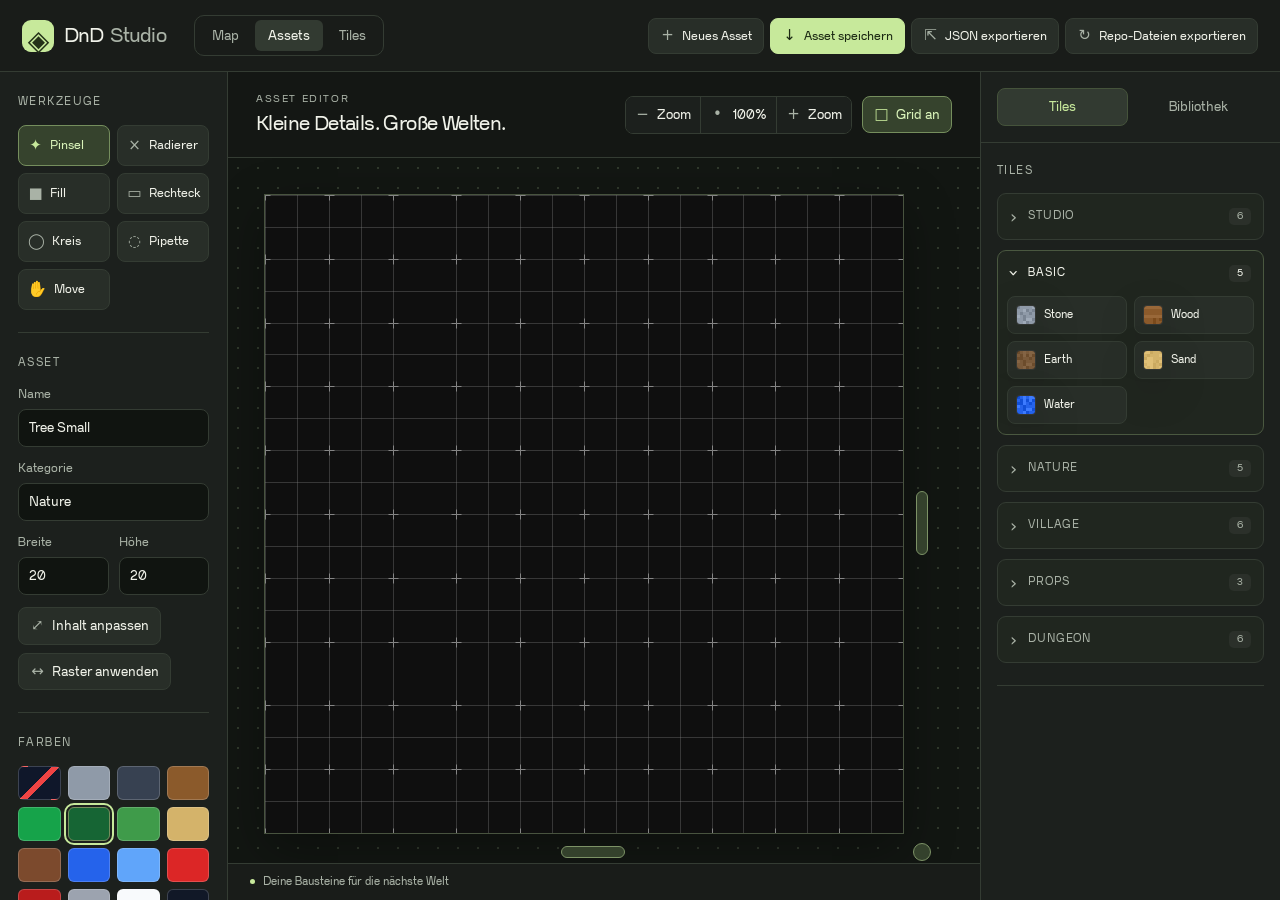
==== commit c1a50e00: "Assets added" ====
--- a/asset-editor.html
+++ b/asset-editor.html
@@ -155,6 +155,7 @@
 
   <script src="ui.js"></script>
   <script src="shared-tiles.js"></script>
+  <script src="starter-assets.js"></script>
   <script src="asset-editor.js"></script>
 </body>
 </html>
--- a/style.css
+++ b/style.css
@@ -185,6 +185,14 @@
 .resize-handle-corner { right: 0; bottom: 0; width: 18px; height: 18px; transform: translate(50%, 50%); cursor: nwse-resize; }
 .skip-link { position: fixed; top: 8px; left: 8px; padding: 12px 18px; z-index: 20; background: var(--accent); color: #192214; border-radius: 8px; transform: translateY(-160%); }
 .skip-link:focus { transform: translateY(0); }
+dialog { width: min(440px, calc(100% - 32px)); padding: 24px; border: 1px solid var(--border-strong); border-radius: 12px; background: var(--panel); color: var(--text); box-shadow: 0 24px 80px #0009; }
+dialog::backdrop { background: #0009; }
+dialog h2 { margin-top: 0; font-size: 20px; font-weight: 400; }
+.check-field { display: flex; align-items: center; gap: 10px; margin: 16px 0; color: var(--text); }
+.check-field input { accent-color: var(--accent); width: 18px; height: 18px; }
+.dialog-actions { justify-content: flex-end; margin-top: 24px; }
+.editor-notice { position: fixed; bottom: 46px; left: 50%; transform: translateX(-50%); z-index: 10; max-width: min(640px, calc(100% - 32px)); padding: 12px 18px; background: #303d27; border: 1px solid #8da573; border-radius: 9px; box-shadow: 0 8px 32px #0005; pointer-events: none; }
+.editor-notice.error { background: #382927; border-color: #b47268; }
 
 @media (min-width: 1700px) {
   .app, .asset-app { grid-template-columns: 252px minmax(0, 1fr) 320px; }
@@ -226,4 +234,4 @@
   button, .editor-nav a { min-height: 40px; }
   .inspector-panel { max-height: none; }
 }
-@media (prefers-reduced-motion: reduce) { *, *::before, *::after { transition: none !important; scroll-behavior: auto !important; } }+@media (prefers-reduced-motion: reduce) { *, *::before, *::after { transition: none !important; scroll-behavior: auto !important; } }
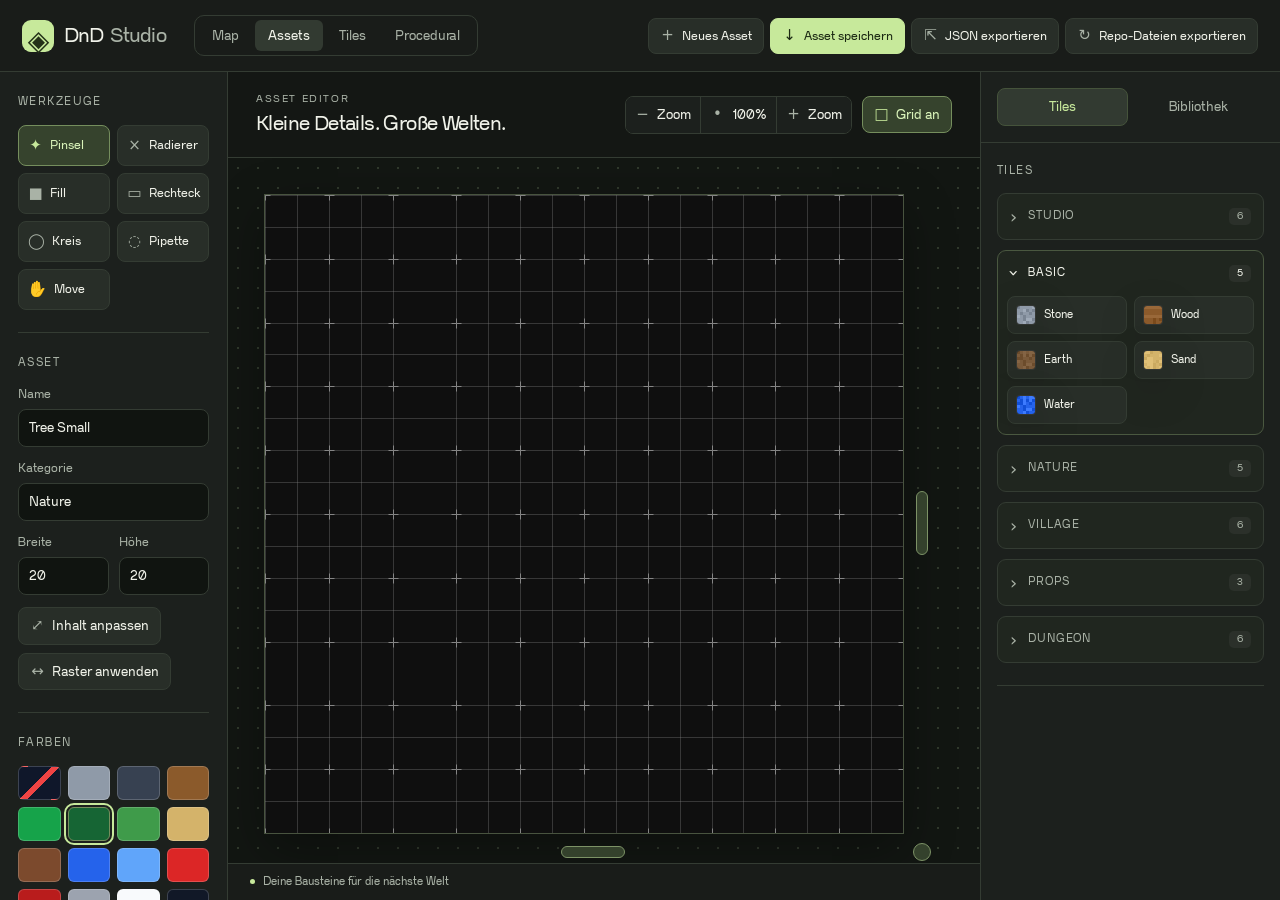
==== commit 5856060d: "procedural tab added" ====
--- a/asset-editor.html
+++ b/asset-editor.html
@@ -12,7 +12,7 @@
   <a class="skip-link" href="#workspace">Zur Arbeitsfläche</a>
   <div class="asset-app">
     <header class="topbar">
-      <div class="group brand-group"><a class="brand" href="index.html" aria-label="DnD Studio – Map-Editor"><span class="brand-mark" aria-hidden="true">◈</span> DnD<span class="brand-suffix">Studio</span></a><nav class="editor-nav" aria-label="Editor wählen"><a href="index.html">Map</a><a href="asset-editor.html" aria-current="page">Assets</a><a href="tile-drawer.html">Tiles</a></nav></div>
+      <div class="group brand-group"><a class="brand" href="index.html" aria-label="DnD Studio – Map-Editor"><span class="brand-mark" aria-hidden="true">◈</span> DnD<span class="brand-suffix">Studio</span></a><nav class="editor-nav" aria-label="Editor wählen"><a href="index.html">Map</a><a href="asset-editor.html" aria-current="page">Assets</a><a href="tile-drawer.html">Tiles</a><a href="procedural.html">Procedural</a></nav></div>
       <div class="group document-actions" aria-label="Dateiaktionen">
         <button id="newAssetBtn" type="button" data-icon="+">Neues Asset</button>
         <button class="primary-button" id="saveAssetBtn" type="button" data-icon="↓">Asset speichern</button>
--- a/style.css
+++ b/style.css
@@ -67,7 +67,7 @@
 .brand { display: inline-flex; align-items: center; gap: 6px; font-size: 20px; white-space: nowrap; text-decoration: none; letter-spacing: -.8px; }
 .brand-suffix { color: var(--muted); }
 .brand-mark { display: grid; place-items: center; width: 32px; height: 32px; margin-right: 4px; background: var(--accent); color: #233018; border-radius: 9px; font-size: 28px; }
-.editor-nav { display: flex; gap: 3px; padding: 4px; border: 1px solid var(--border); border-radius: 10px; }
+.editor-nav { display: flex; flex-wrap: wrap; gap: 3px; padding: 4px; border: 1px solid var(--border); border-radius: 10px; }
 .editor-nav a { padding: 6px 13px; border-radius: 6px; text-decoration: none; color: var(--muted); }
 .editor-nav a:hover { background: var(--surface); color: var(--text); }
 .editor-nav a[aria-current='page'] { background: var(--surface-2); color: var(--text); }
